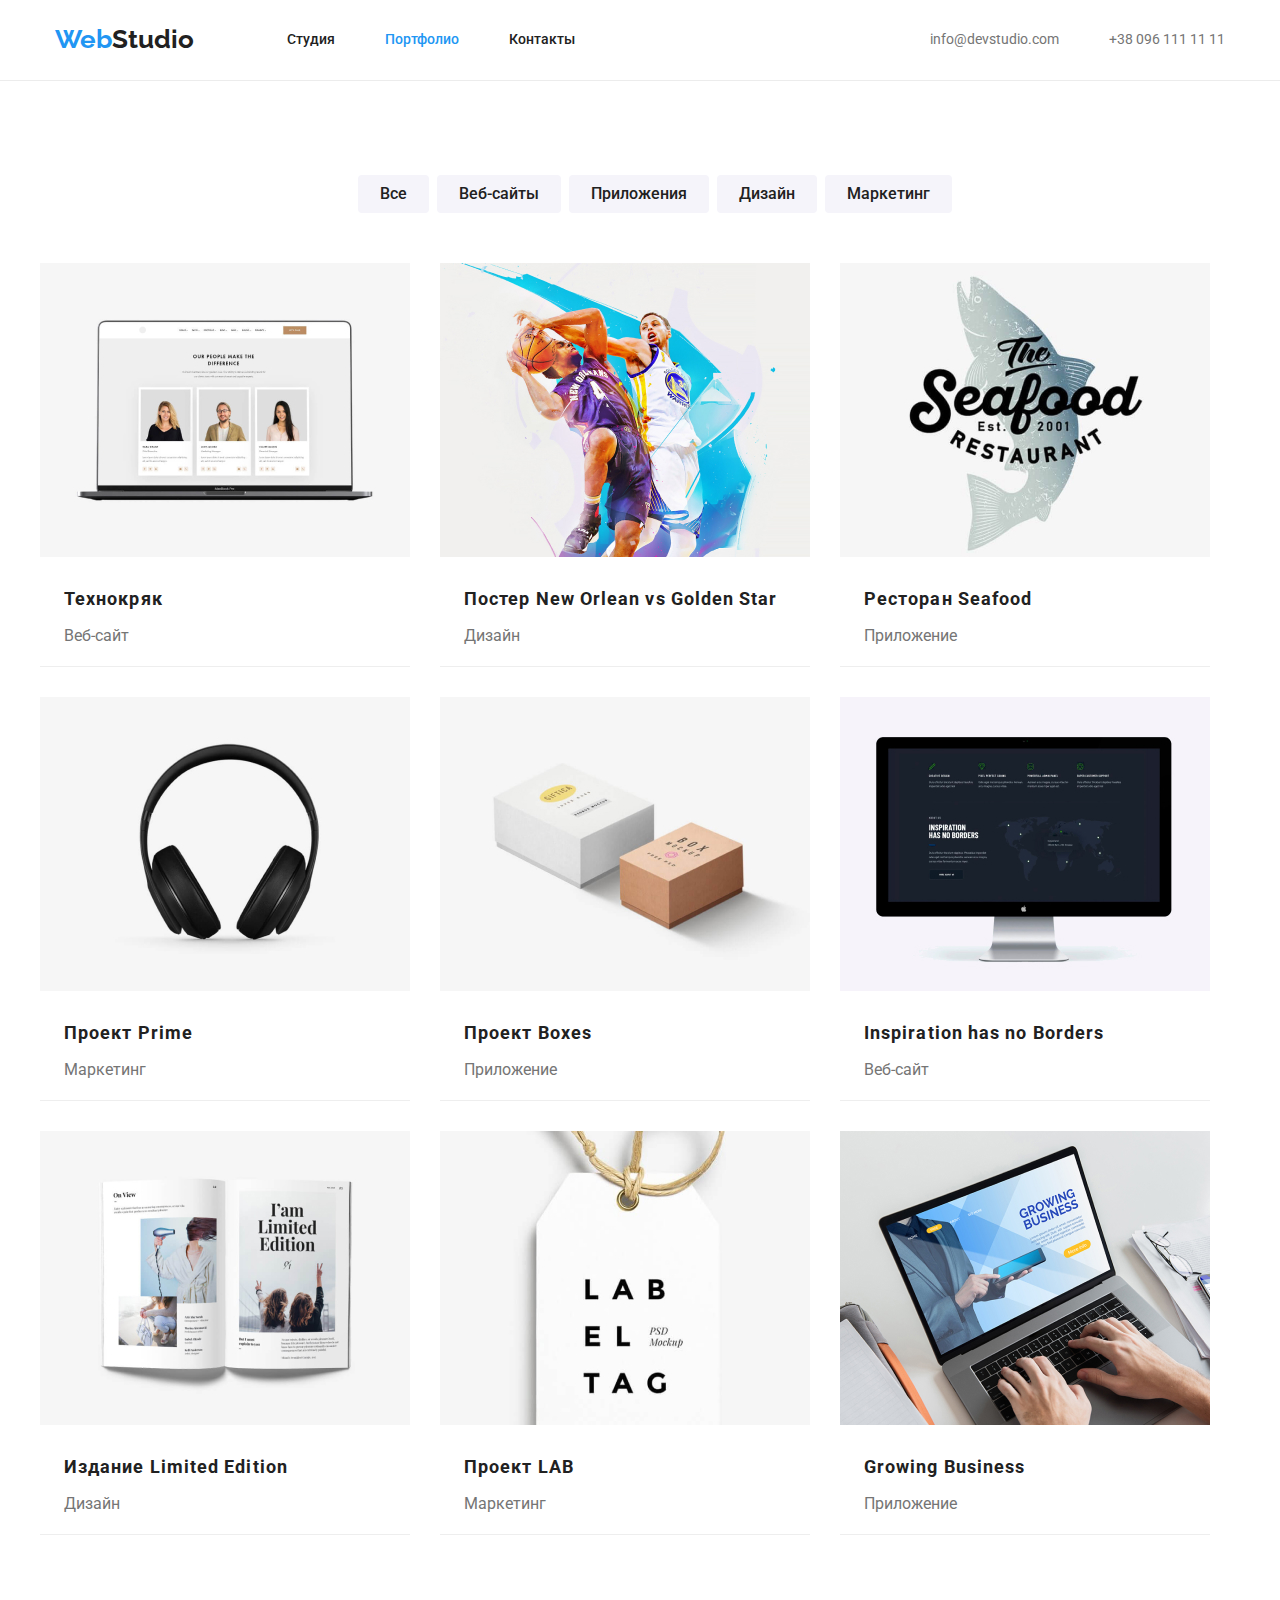
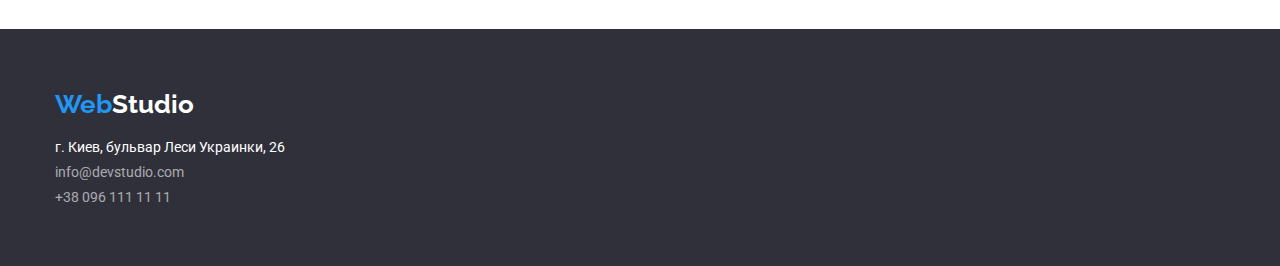
==== portfolio.html @ 1dd1d9e5 "added new files from updated homework 3" ====
<!DOCTYPE html>
<html lang="ru">

<head>
    <meta charset="UTF-8">
    <meta http-equiv="X-UA-Compatible" content="IE=edge">
    <meta name="viewport" content="width=device-width, initial-scale=1.0">
    <title>Портфолио</title>
    <link rel="stylesheet" href="https://cdnjs.cloudflare.com/ajax/libs/modern-normalize/1.1.0/modern-normalize.min.css">
    <link rel="stylesheet" href="./css/styles.css">
    <link
        href="https://fonts.googleapis.com/css2?family=Raleway:wght@700&family=Roboto:ital,wght@0,500;0,700;0,900;1,400&display=swap"
        rel="stylesheet">
</head>

<body>
    <!--Шапка страницы-->
    <header class="border-header">
        <!--Навигация на другие страницы-->
        <nav class="container main-nav">
            <a href="#" class="logo link">Web<span class="logo-header">Studio</span></a>
            <ul class="site-nav list">
                <li class="item">
                    <a href="./index.html" class="link">Студия</a>
                </li>
                <li class="item">
                    <a href="./portfolio.html" class="link current">Портфолио</a>
                </li>
                <li class="item">
                    <a href="#" class="link">Контакты</a>
                </li>
            </ul>
    
            <ul class="list auth-nav">
                <li class="item">
                    <a href="mailto:info@devstudio.com" class="link">info@devstudio.com</a>
                </li>
                <li class="item">
                    <a href="tel:+380961111111" class="link">+38 096 111 11 11</a>
                </li>
            </ul>
        </nav>
    </header>


<!--Уникальный контент страницы-->
<main>
    <section class="works container">
        <div class="container">
        <h1 hidden>Наши работы</h1>
        <ul class="list work-container">
            <li class="work-item"><button type="button" class="button button-filter" style="
              border: none;
            ">Все</button></li>
            <li class="work-item"><button type="button" class="button button-filter" style="
              border: none;
            ">Веб-сайты</button></li>
            <li class="work-item"><button type="button" class="button button-filter" style="
              border: none;
            ">Приложения</button></li>
            <li class="work-item"><button type="button" class="button button-filter" style="
              border: none;
            ">Дизайн</button></li>
            <li class="work-item"><button type="button" class="button button-filter" style="
              border: none;
            ">Маркетинг</button></li>
        </ul>
        </div>
     <div class="container">
        <ul class="list card-set">
            <li class="item-card">
                <img src="./images/img_portfolio1.jpg" alt="Изображение нашего сайта" width="370" height="294">
                <h2 class="works-element">Технокряк</h2>
                <p class="works-paragraph">Веб-сайт</p>
            </li>
            <li class="item-card">
                <img src="./images/img_portfolio2.jpg" alt="Изображение постера" width="370" height="294">
                <h2  class="works-element">Постер New Orlean vs Golden Star</h2>
                <p  class="works-paragraph">Дизайн</p>
            </li>
            <li class="item-card">
                <img src="./images/img_portfolio3.jpg" alt="Логотип ресторана" width="370" height="294">
                <h2  class="works-element">Ресторан Seafood</h2>
                <p class="works-paragraph">Приложение</p>
            </li>
            <li class="item-card">
                <img src="./images/img_portfolio4.jpg" alt="Изображение наушников" width="370" height="294">
                <h2 class="works-element">Проект Prime</h2>
                <p class="works-paragraph">Маркетинг</p>
            </li>
            <li class="item-card">
                <img src="./images/img_portfolio5.jpg" alt="Изображение двух контейнеров" width="370" height="294">
                <h2 class="works-element">Проект Boxes</h2>
                <p class="works-paragraph">Приложение</p>
            </li>
            <li class="item-card">
                <img src="./images/img_portfolio6.jpg" alt="Изображение монитора" width="370" height="294">
                <h2 class="works-element">Inspiration has no Borders</h2>
                <p class="works-paragraph">Веб-сайт</p>
            </li>
            <li class="item-card">
                <img src="./images/img_portfolio7.jpg" alt="Изображение журнала" width="370" height="294">
                <h2 class="works-element">Издание Limited Edition</h2>
                <p class="works-paragraph">Дизайн</p>
            </li>
            <li class="item-card">
                <img src="./images/img_portfolio8.jpg" alt="Изображение мокапа" width="370" height="294">
                <h2 class="works-element">Проект LAB</h2>
                <p class="works-paragraph">Маркетинг</p>
            </li>
            <li class="item-card">
                <img src="./images/img_portfolio9.jpg" alt="Изображение ноутбука" width="370" height="294">
                <h2 class="works-element">Growing Business</h2>
                <p class="works-paragraph">Приложение</p>
            </li>
        </ul>
        </div>
    </section>
       
</main>

<!--Подвал страницы-->
<footer class="footer-section">
    <div class="container footer-background">
        <address class="address">
            <div class="logo-footer">
                <a href="#" class="logo link logo-background">Web<span class="logo-footer">Studio</span></a>
            </div>
            <ul class="list footer-nav">
                <li class="address-contact-map">
                    <a href="https://goo.gl/maps/5yWBygAn3DSMYk9E9" class="address-map link">г. Киев, бульвар Леси
                        Украинки,
                        26</a>
                </li>
                <li class="address-contact-mail">
                    <a href="mailto:info@devstudio.com" class="address-contact link">info@devstudio.com</a>
                </li>
                <li>
                    <a href="tel:+380961111111" class="address-contact link">+38 096 111 11 11</a>
                </li>
            </ul>
        </address>
    </div>
</footer>
</body>

</html>
---- css/styles.css ----
:root {
  --primary-text-color: #757575;
  --title-text-color: #212121;
  --accent-color: #2196f3;
  --primary-white-color: #ffffff;
  --secondary-color: #f5f4fa;
}

/* General */
body {
  background-color: var(--primary-white-color);
  color: var(--primary-text-color);
  font-family: Roboto, sans-serif;
}

h1,
h2,
h3,
h4,
h5,
h6,
p,
ul {
  margin-top: 0;
  margin-bottom: 0;
}

.list {
  list-style: none;
  margin: 0;
  padding: 0;
}

.container {
  width: 1200px;
  margin-left: auto;
  margin-right: auto;
  padding: 0 15px;
}

.site-nav {
  display: flex;
  margin-left: 93px;
}

.site-nav .item + .item {
  margin-left: 50px;
}

/* Links */
.site-nav .link {
  display: block;
  color: var(--title-text-color);
  font-weight: 500;
  font-size: 14px;
  line-height: 1.14;
}

/* Auth-nav  */
.auth-nav {
  display: flex;
  margin-left: auto;
}

.auth-nav .item + .item {
  margin-left: 50px;
}
.auth-nav .link {
  display: block;
  font-family: Roboto;
  font-weight: 500px;
  font-size: 14px;
  line-height: 1.14;
  letter-spacing: 2%;
}

/* Main nav */
.main-nav {
  display: flex;
  align-items: center;
  justify-content: space-between;
  padding-top: 15px;
  padding-bottom: 15px;
  min-height: 80px;
}

.link:hover,
.link:focus {
  color: var(--accent-color);
}

.link {
  color: inherit;
  text-decoration: none;
}

.link.current {
  color: var(--accent-color);
}

/* Logo */
.logo {
  color: var(--accent-color);
  font-family: Raleway, sans-serif;
  font-weight: bold;
  font-size: 26px;
  line-height: 1.2;
}

.logo:hover {
  color: var(--accent-color);
}

.logo-header {
  color: var(--title-text-color);
}

.logo-footer {
  color: var(--primary-white-color);
  margin-bottom: 20px;
}

.logo-address-footer {
  margin-bottom: 20px;
}

/* Buttons */

.button {
  display: inline-block;
  border-radius: 4px;
  color: var(--title-text-color);
  font-family: Roboto, sans-serif;
  font-size: 16px;
  line-height: 1.6;
  cursor: pointer;
  text-align: center;
}

.button-filter {
  font-family: Roboto, sans-serif;
  font-weight: 500;
  font-size: 16px;
  line-height: 1.6;
  background-color: var(--secondary-color);
  padding: 6px 22px;
  align-items: center;
}

.button-filter:focus,
.button-filter:hover {
  background-color: var(--accent-color);
  color: var(--primary-white-color);
}

.button-studio {
  font-family: Roboto, sans-serif;
  font-weight: bold;
  font-size: 16px;
  line-height: 1.9;
  letter-spacing: 0.06em;
  color: var(--primary-white-color);
  background-color: var(--accent-color);
  padding: 10px 32px;
  min-width: 200px;
}

/* Sections */

.border-header {
  border-bottom: 1px solid #ececec;
}

.hero-title {
  color: var(--primary-white-color);
  background-color: #2f303a;
  font-weight: 900;
  font-size: 44px;
  text-align: center;
  line-height: 1.4;
  text-transform: uppercase;
  margin-bottom: 26.43px;
}

.hero.section {
  background-color: #2f303a;
  padding-top: 200px;
  padding-bottom: 200px;
}

.secondary-title {
  font-size: 36px;
  line-height: 42px;
  text-align: center;
  color: var(--title-text-color);
  margin-bottom: 50px;
}

/* Section specific */
.section.no-padding {
  padding-top: 0;
  padding-bottom: 94px;
}

.section {
  padding-top: 94px;
  padding-bottom: 94px;
}

/* Особенности */
.specific-element-title {
  color: var(--title-text-color);
  font-size: 14px;
  line-height: 1.14;
  text-transform: uppercase;
  margin-bottom: 10px;
}

.specific-container {
  display: flex;
}

.style-specific {
  width: 270px;
}

.specific-container .style-specific + .style-specific {
  margin-left: 30px;
}

.specific-element-paragraph {
  color: var(--primary-text-color);
  font-family: Roboto, sans-serif;
  font-size: 14px;
  line-height: 1.7;
}

/* Чем мы занимаемся */
.secondary-container {
  display: flex;
}

.item-secondary {
  width: 370;
}

.secondary-container .item-secondary + .item-secondary {
  margin-left: 30px;
}

/* Наша команда */
.team-container {
  display: flex;
}

.team-container .item-team + .item-team {
  margin-left: 30px;
}

.team-element-title {
  color: var(--title-text-color);
  font-weight: 500;
  font-size: 16px;
  line-height: 1.2;
  text-align: center;
  margin-bottom: 10px;
  margin-top: 30px;
}

.team-description {
  line-height: 1.2;
  text-align: center;
}

.team.section {
  background-color: #f5f4fa;
}

.item-team {
  background-color: var(--primary-white-color);
  padding-bottom: 30px;
}

/* Works Portfolio */

.works.container {
  margin-top: 94px;
  margin-bottom: 94px;
  align-items: center;
}

.works-element {
  color: var(--title-text-color);
  font-family: Roboto, sans-serif;
  font-size: 18px;
  line-height: 2;
  letter-spacing: 0.06em;
  padding-right: 24px;
  padding-left: 24px;
  margin-top: 20px;
  margin-bottom: 4px;
}

.works-paragraph {
  font-size: 16px;
  font-weight: 400px;
  line-height: 1.9;
  padding-left: 24px;
  margin-bottom: 12px;
}

.work-container {
  display: flex;
  justify-content: center;
  margin-bottom: 50px;
  margin-top: 94px;
}

.work-container .work-item + .work-item {
  margin-left: 8px;
}

.work-item {
  font-family: Roboto, sans-serif;
}

/* Card set */
.card-set {
  display: flex;
  flex-wrap: wrap;
  margin-left: -30px;
}

.item-card {
  margin-left: 30px;
  margin-top: 30px;
  border-bottom: 1px solid #eeeeee;
  min-height: 404px;
}

.item-card:nth-child(-n + 3) {
  margin-top: 0;
}

.item-card:nth-child(3n + 1) {
  margin-left: 0;
}

/* Футер */
.address {
  font-style: normal;
  text-decoration: none;
}

.address-map {
  color: var(--primary-white-color);
  line-height: 1.7;
  text-decoration: none;
}

.address-contact {
  color: rgba(255, 255, 255, 0.6);
  text-decoration: none;
}

.address-contact-mail {
  margin-bottom: 9px;
  text-decoration: none;
}

.address-contact-map {
  margin-bottom: 9px;
  text-decoration: none;
}

.footer-background {
  background-color: #2f303a;
  padding-top: 60px;
  padding-bottom: 60px;
}

.footer-section {
  background-color: #2f303a;
}
.footer-nav .link {
  display: block;
  font-family: Roboto;
  font-weight: 400px;
  font-size: 14px;
  line-height: 1.14;
  letter-spacing: 2%;
}
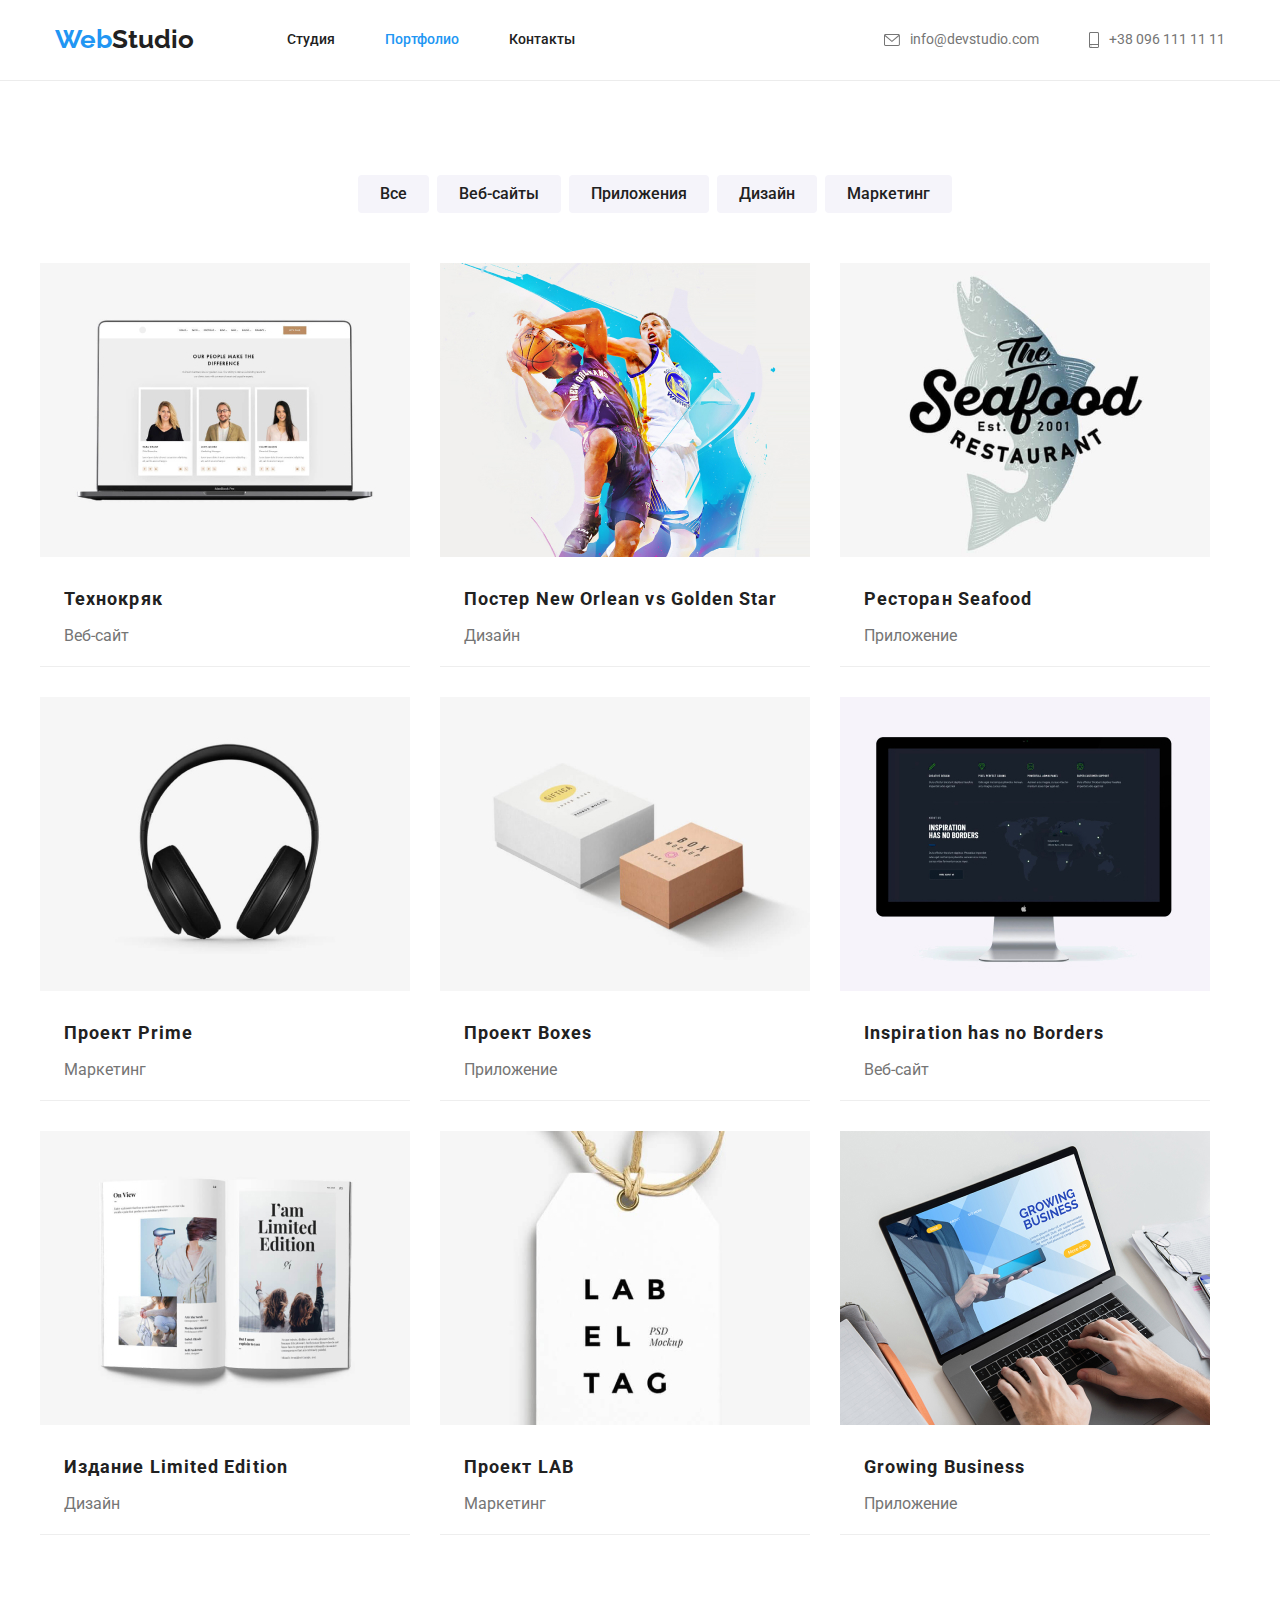
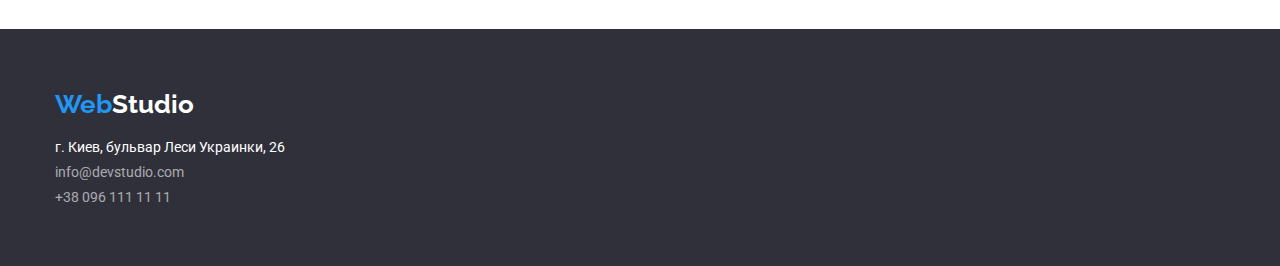
==== commit 75a27865: "added icons to contacts" ====
--- a/portfolio.html
+++ b/portfolio.html
@@ -31,14 +31,23 @@
                 </li>
             </ul>
     
-            <ul class="list auth-nav">
-                <li class="item">
-                    <a href="mailto:info@devstudio.com" class="link">info@devstudio.com</a>
-                </li>
-                <li class="item">
-                    <a href="tel:+380961111111" class="link">+38 096 111 11 11</a>
-                </li>
-            </ul>
+        <ul class="list auth-nav">
+            <li class="item">
+                <a href="mailto:info@devstudio.com" class="link">
+                    <svg class="header-contact-icons" width="16px" height="12px">
+                        <use href="./images/icons.svg#icon-envelope-hover"></use>
+                    </svg>
+                    info@devstudio.com
+                </a>
+            </li>
+            <li class="item">
+                <a href="tel:+380961111111" class="link">
+                    <svg class="header-contact-icons" width="10px" height="16px">
+                        <use href="./images/icons.svg#icon-smartphone"></use>
+                    </svg> +38 096 111 11 11
+                </a>
+            </li>
+        </ul>
         </nav>
     </header>
 
--- a/css/styles.css
+++ b/css/styles.css
@@ -60,13 +60,15 @@
 .auth-nav {
   display: flex;
   margin-left: auto;
+  align-items: center;
 }
 
 .auth-nav .item + .item {
   margin-left: 50px;
 }
 .auth-nav .link {
-  display: block;
+  display: flex;
+  align-items: center;
   font-family: Roboto;
   font-weight: 500px;
   font-size: 14px;
@@ -169,6 +171,16 @@
 
 .border-header {
   border-bottom: 1px solid #ececec;
+}
+
+.header-contact-icons {
+  margin-right: 10px;
+  fill: currentColor;
+}
+
+.header-contacts-item > .link:hover {
+  color: var(--accent-color);
+  fill: var(--accent-color);
 }
 
 .hero-title {
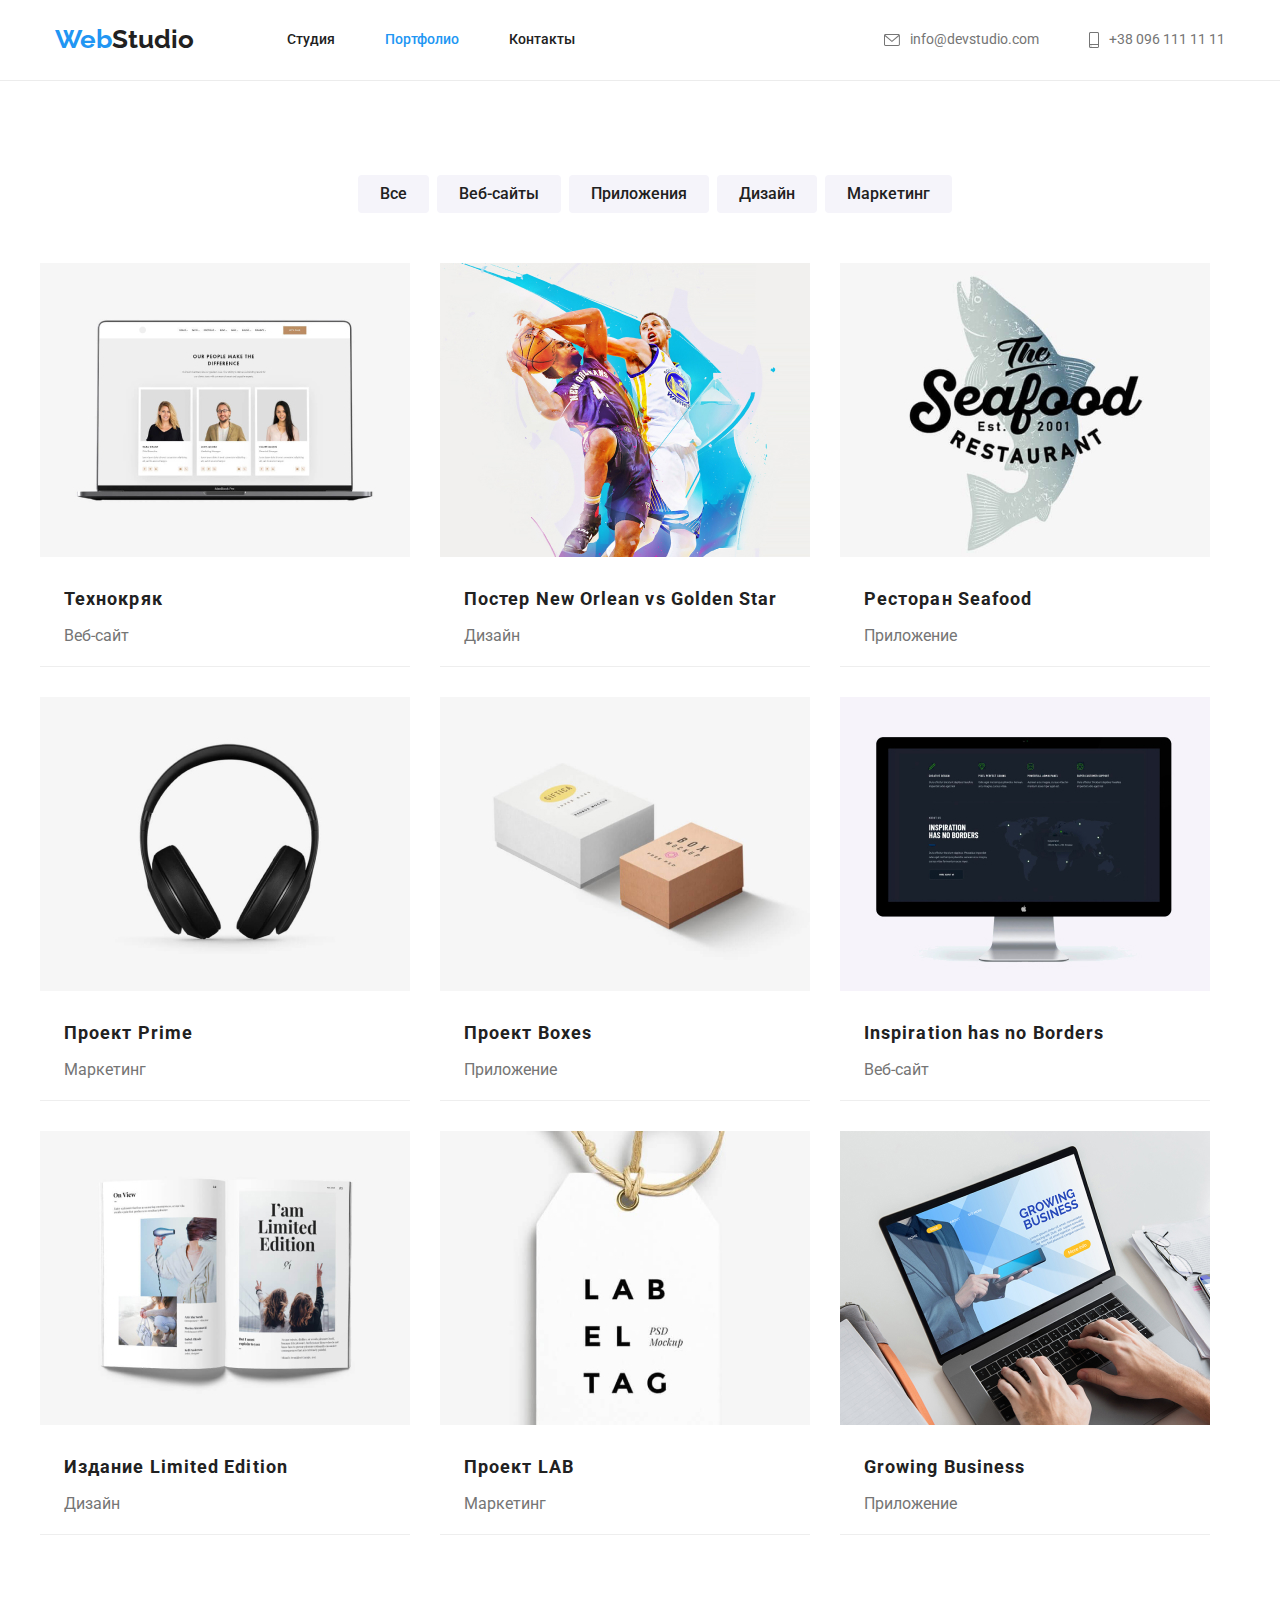
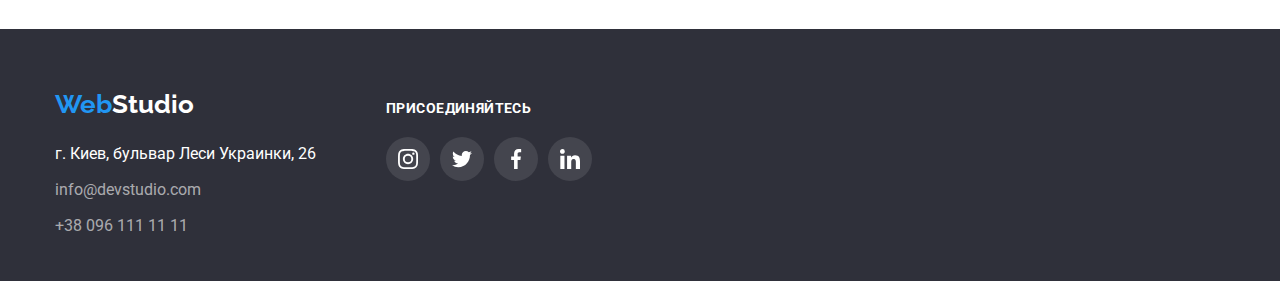
==== commit ca4e3deb: "added background image" ====
--- a/portfolio.html
+++ b/portfolio.html
@@ -130,25 +130,60 @@
 
 <!--Подвал страницы-->
 <footer class="footer-section">
-    <div class="container footer-background">
-        <address class="address">
-            <div class="logo-footer">
-                <a href="#" class="logo link logo-background">Web<span class="logo-footer">Studio</span></a>
-            </div>
-            <ul class="list footer-nav">
-                <li class="address-contact-map">
-                    <a href="https://goo.gl/maps/5yWBygAn3DSMYk9E9" class="address-map link">г. Киев, бульвар Леси
-                        Украинки,
-                        26</a>
+    <div class="container footer-container">
+        <div class="footer-contacts">
+            <a href="#" class="logo link">Web<span class="logo-footer">Studio</span></a>
+            <address class="address-section">
+                <div class="logo-footer">
+
+                    <ul class="list address-list">
+                        <li>
+                            <a href="https://goo.gl/maps/5yWBygAn3DSMYk9E9" class="link address-link">г. Киев, бульвар
+                                Леси Украинки,
+                                26</a>
+                        </li>
+                        <li>
+                            <a href="mailto:info@devstudio.com" class="link address-contacts">info@devstudio.com</a>
+                        </li>
+                        <li>
+                            <a href="tel:+380961111111" class="link address-contacts">+38 096 111 11 11</a>
+                        </li>
+                    </ul>
+            </address>
+        </div>
+        <div class="social-links">
+            <h3 class="footer-title">присоединяйтесь</h3>
+            <ul class="footer-social list">
+                <li class="footer-social-item">
+                    <a href="#" class="footer-link link" aria-label="instagram">
+                        <svg class="footer-icon" width="20" height="20">
+                            <use href="images/icons.svg#icon-instagram-2"></use>
+                        </svg>
+                    </a>
                 </li>
-                <li class="address-contact-mail">
-                    <a href="mailto:info@devstudio.com" class="address-contact link">info@devstudio.com</a>
+                <li class="footer-social-item">
+                    <a href="#" class="footer-link link" aria-label="instagram">
+                        <svg class="footer-icon" width="20" height="20">
+                            <use href="images/icons.svg#icon-twitter-1"></use>
+                        </svg>
+                    </a>
                 </li>
-                <li>
-                    <a href="tel:+380961111111" class="address-contact link">+38 096 111 11 11</a>
+                <li class="footer-social-item">
+                    <a href="#" class="footer-link link" aria-label="instagram">
+                        <svg class="footer-icon" width="20" height="20">
+                            <use href="images/icons.svg#icon-facebook-1"></use>
+                        </svg>
+                    </a>
+                </li>
+                <li class="footer-social-item">
+                    <a href="#" class="footer-link link" aria-label="instagram">
+                        <svg class="footer-icon" width="20" height="20">
+                            <use href="images/icons.svg#icon-linkedin-1"></use>
+                        </svg>
+                    </a>
                 </li>
             </ul>
-        </address>
+        </div>
     </div>
 </footer>
 </body>
--- a/css/styles.css
+++ b/css/styles.css
@@ -4,6 +4,7 @@
   --accent-color: #2196f3;
   --primary-white-color: #ffffff;
   --secondary-color: #f5f4fa;
+  --background-color: #f5f4fa;
 }
 
 /* General */
@@ -185,7 +186,7 @@
 
 .hero-title {
   color: var(--primary-white-color);
-  background-color: #2f303a;
+  background-color: #2f303a transparent;
   font-weight: 900;
   font-size: 44px;
   text-align: center;
@@ -194,10 +195,28 @@
   margin-bottom: 26.43px;
 }
 
-.hero.section {
+.hero-section {
   background-color: #2f303a;
+
+  max-width: 1600px;
+  height: 600px;
+  border: solid 1px #000000;
+  background-image: linear-gradient(
+      rgba(47, 48, 58, 0.4),
+      rgba(47, 48, 58, 0.4)
+    ),
+    url(../images/Img-hero.jpg);
+  background-size: cover;
+  background-repeat: no-repeat;
+  background-position: center;
+
   padding-top: 200px;
   padding-bottom: 200px;
+
+  margin-left: auto;
+  margin-right: auto;
+
+  text-align: center;
 }
 
 .secondary-title {
@@ -233,7 +252,18 @@
 }
 
 .style-specific {
+  margin-bottom: 30px;
+}
+
+.style-specific-object {
+  display: flex;
   width: 270px;
+  height: 120px;
+  justify-content: center;
+  align-items: center;
+  margin-bottom: 30px;
+  background-color: var(--background-color);
+  border-radius: 4px;
 }
 
 .specific-container .style-specific + .style-specific {
@@ -290,7 +320,76 @@
 
 .item-team {
   background-color: var(--primary-white-color);
+  box-shadow: 0px 1px 3px rgba(0, 0, 0, 0.12), 0px 1px 1px rgba(0, 0, 0, 0.14),
+    0px 2px 1px rgba(0, 0, 0, 0.2);
+  border-radius: 0px 0px 4px 4px;
+}
+
+.team-icons-list {
+  display: flex;
+  justify-content: center;
+  align-items: center;
   padding-bottom: 30px;
+  padding-top: 16px;
+}
+
+.team-icons-item {
+  width: 44px;
+  height: 44px;
+}
+
+.team-icons-item:not(:last-child) {
+  margin-right: 10px;
+}
+
+.team-icons-link {
+  display: flex;
+  width: 100%;
+  height: 100%;
+  justify-content: center;
+  align-items: center;
+
+  fill: #afb1b8;
+  border-radius: 50px;
+}
+
+.team-icons-link:hover {
+  fill: var(--primary-white-color);
+  background-color: var(--accent-color);
+  border-radius: 50px;
+}
+
+/* Постоянные клиенты */
+
+.clients-list {
+  display: flex;
+}
+
+.clients-item {
+  width: 170px;
+  height: 92px;
+}
+
+.clients-item:not(:last-child) {
+  margin-right: 30px;
+}
+
+.clients-link {
+  display: flex;
+  justify-content: center;
+  align-items: center;
+  width: 100%;
+  height: 100%;
+  fill: #afb1b8;
+
+  border: 1px solid #afb1b8;
+  border-radius: 4px;
+}
+
+.clients-link:hover,
+.clients-link:focus {
+  fill: var(--accent-color);
+  border: 1px solid var(--accent-color);
 }
 
 /* Works Portfolio */
@@ -359,9 +458,18 @@
 }
 
 /* Футер */
-.address {
+.address-section {
+  height: 81px;
   font-style: normal;
-  text-decoration: none;
+  line-height: 1.7;
+}
+
+.address-list {
+  display: block;
+}
+
+.address-list :not(:last-child) {
+  margin-bottom: 9px;
 }
 
 .address-map {
@@ -375,30 +483,87 @@
   text-decoration: none;
 }
 
-.address-contact-mail {
-  margin-bottom: 9px;
-  text-decoration: none;
-}
-
-.address-contact-map {
-  margin-bottom: 9px;
-  text-decoration: none;
-}
-
-.footer-background {
-  background-color: #2f303a;
+.address-link {
+  padding-top: 9px;
+  padding-bottom: 9px;
+
+  color: var(--main-color);
+}
+
+.address-contacts {
+  color: rgba(255, 255, 255, 0.6);
+}
+
+.footer-container {
+  display: flex;
+  align-items: baseline;
+  padding-left: 15px;
+  padding-right: 15px;
+}
+.footer-contacts .logo {
+  display: block;
+  margin-bottom: 20px;
+}
+
+.footer-section {
   padding-top: 60px;
   padding-bottom: 60px;
-}
-
-.footer-section {
   background-color: #2f303a;
 }
-.footer-nav .link {
-  display: block;
+
+.social-links {
+  margin-left: 70px;
+}
+
+.footer-title {
   font-family: Roboto;
-  font-weight: 400px;
+  font-style: normal;
+  font-weight: bold;
   font-size: 14px;
-  line-height: 1.14;
-  letter-spacing: 2%;
-}
+  line-height: 1.3;
+  letter-spacing: 0.03em;
+  text-transform: uppercase;
+
+  color: #ffffff;
+
+  margin-bottom: 20px;
+}
+
+.footer-social {
+  display: flex;
+}
+
+.footer-social-item {
+  display: flex;
+  height: 44px;
+  width: 44px;
+}
+
+.footer-link {
+  display: flex;
+  align-items: center;
+  justify-content: center;
+  width: 100%;
+  height: 100%;
+  background-color: rgba(255, 255, 255, 0.1);
+  border-radius: 50px;
+}
+
+.footer-link:hover,
+.footer-link:focus {
+  fill: var(--primary-white-color);
+  background-color: var(--accent-color);
+  border-radius: 50px;
+}
+
+.footer-icon {
+  fill: var(--primary-white-color);
+}
+
+.footer-social-item:not(:last-child) {
+  margin-right: 10px;
+}
+
+.container-footer-parent {
+  display: flex;
+}
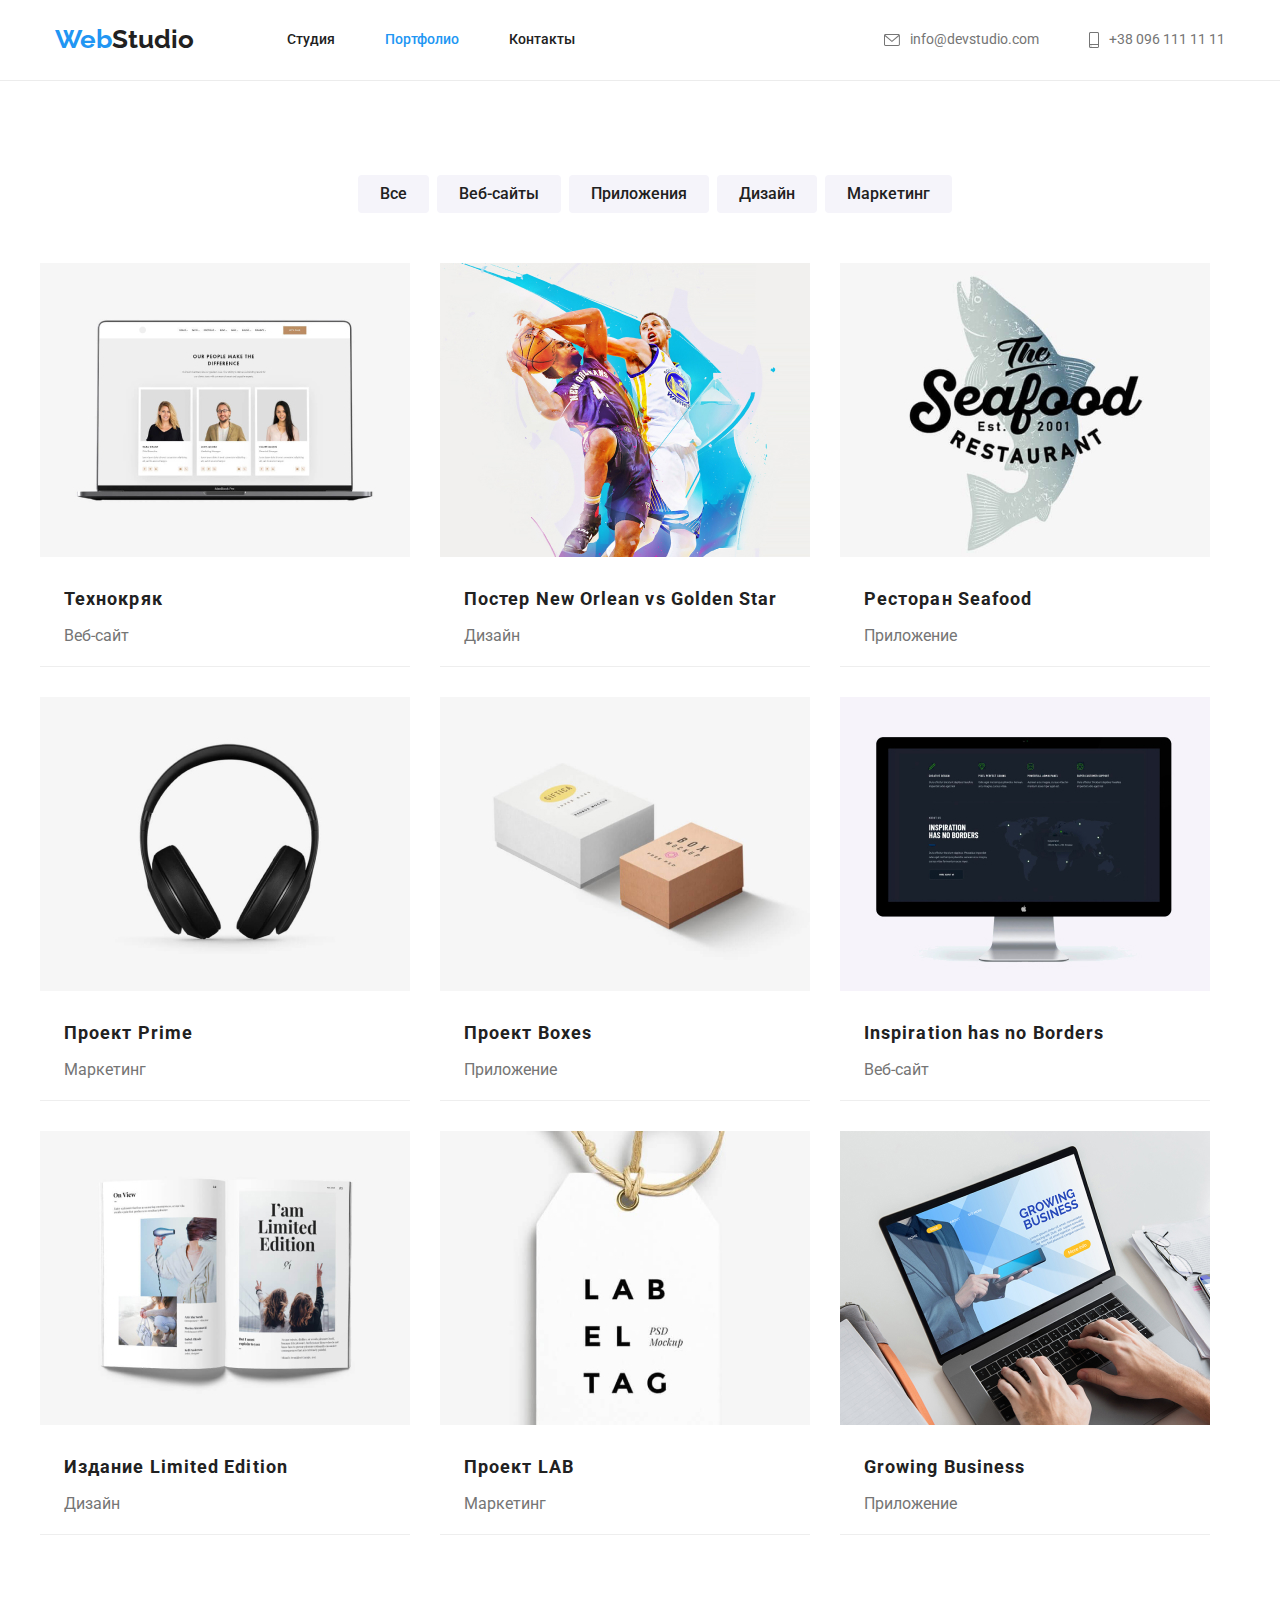
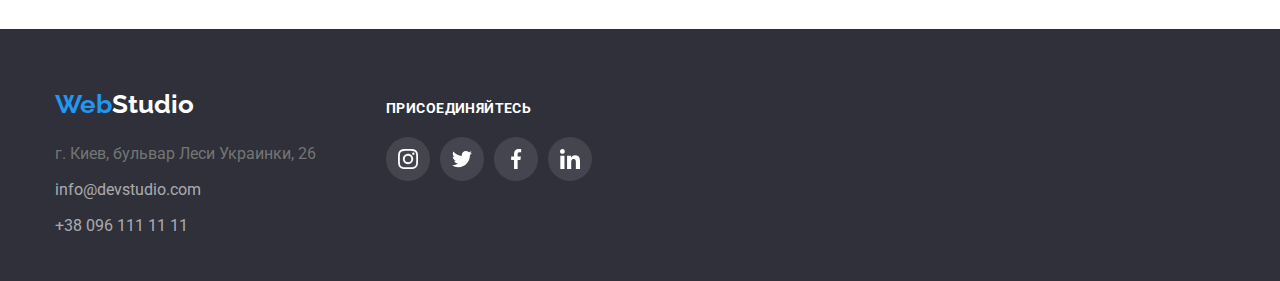
==== commit 355aae9d: "added changes to footer" ====
--- a/portfolio.html
+++ b/portfolio.html
@@ -134,21 +134,19 @@
         <div class="footer-contacts">
             <a href="#" class="logo link">Web<span class="logo-footer">Studio</span></a>
             <address class="address-section">
-                <div class="logo-footer">
-
-                    <ul class="list address-list">
-                        <li>
-                            <a href="https://goo.gl/maps/5yWBygAn3DSMYk9E9" class="link address-link">г. Киев, бульвар
-                                Леси Украинки,
-                                26</a>
-                        </li>
-                        <li>
-                            <a href="mailto:info@devstudio.com" class="link address-contacts">info@devstudio.com</a>
-                        </li>
-                        <li>
-                            <a href="tel:+380961111111" class="link address-contacts">+38 096 111 11 11</a>
-                        </li>
-                    </ul>
+                <ul class="list address-list">
+                    <li>
+                        <a href="https://goo.gl/maps/5yWBygAn3DSMYk9E9" class="link address-link">г. Киев, бульвар Леси
+                            Украинки,
+                            26</a>
+                    </li>
+                    <li>
+                        <a href="mailto:info@devstudio.com" class="link address-contacts">info@devstudio.com</a>
+                    </li>
+                    <li>
+                        <a href="tel:+380961111111" class="link address-contacts">+38 096 111 11 11</a>
+                    </li>
+                </ul>
             </address>
         </div>
         <div class="social-links">
--- a/css/styles.css
+++ b/css/styles.css
@@ -154,6 +154,8 @@
 .button-filter:hover {
   background-color: var(--accent-color);
   color: var(--primary-white-color);
+  box-shadow: 0px 3px 1px rgba(0, 0, 0, 0.1), 0px 1px 2px rgba(0, 0, 0, 0.08),
+    0px 2px 2px rgba(0, 0, 0, 0.12);
 }
 
 .button-studio {
@@ -323,13 +325,15 @@
   box-shadow: 0px 1px 3px rgba(0, 0, 0, 0.12), 0px 1px 1px rgba(0, 0, 0, 0.14),
     0px 2px 1px rgba(0, 0, 0, 0.2);
   border-radius: 0px 0px 4px 4px;
+
+  min-height: 428px;
 }
 
 .team-icons-list {
   display: flex;
   justify-content: center;
   align-items: center;
-  padding-bottom: 30px;
+  padding-bottom: 25px;
   padding-top: 16px;
 }
 
@@ -447,6 +451,12 @@
   margin-top: 30px;
   border-bottom: 1px solid #eeeeee;
   min-height: 404px;
+}
+
+.item-card:hover,
+.item-card:focus {
+  box-shadow: 0px 1px 1px rgba(0, 0, 0, 0.12), 0px 4px 4px rgba(0, 0, 0, 0.06),
+    1px 4px 6px rgba(0, 0, 0, 0.16);
 }
 
 .item-card:nth-child(-n + 3) {
